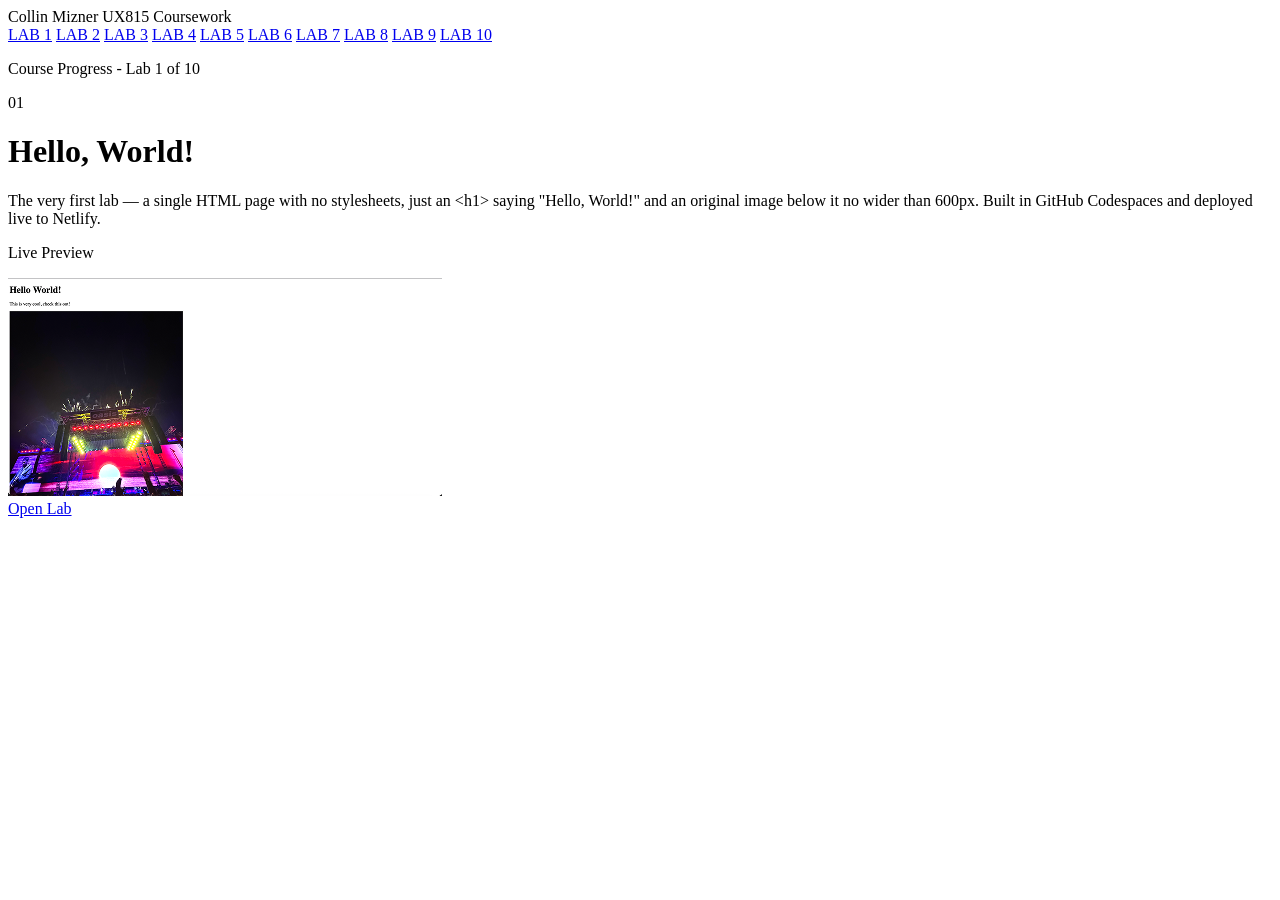
==== index.html @ b7780223 "6" ====
<!DOCTYPE html>
<html lang="en">
<head>
  <meta charset="UTF-8" />
  <meta name="viewport" content="width=device-width, initial-scale=1.0" />
  <title>Lab 1 — Hello, World!</title>
  <link rel="stylesheet" href="style.css" />
</head>
<body>

    <header class="site-header">
    Collin Mizner UX815 Coursework
  </header>

  <nav class="site-nav">
    <a href="index.html" class="active">LAB 1</a>
    <a href="lab2.html">LAB 2</a>
    <a href="lab3.html">LAB 3</a>
    <a href="lab4.html">LAB 4</a>
    <a href="lab5.html">LAB 5</a>
    <a href="lab6.html">LAB 6</a>
    <a href="lab7.html">LAB 7</a>
    <a href="lab8.html">LAB 8</a>
    <a href="lab9.html">LAB 9</a>
    <a href="lab10.html">LAB 10</a>
  </nav>

  <main class="page">

    <div class="progress-card">
      <p class="progress-label">Course Progress - Lab 1 of 10</p>
      <div class="progress-pips">
        <div class="pip current"></div>
        <div class="pip"></div><div class="pip"></div><div class="pip"></div>
        <div class="pip"></div><div class="pip"></div><div class="pip"></div>
        <div class="pip"></div><div class="pip"></div><div class="pip"></div>
      </div>
    </div>

    <div class="hero-card">
      <div class="lab-num">01</div>
      <h1 class="hero-title">Hello, World!</h1>
      <p class="hero-desc">
        The very first lab — a single HTML page with no stylesheets, just an &lt;h1&gt; saying
        "Hello, World!" and an original image below it no wider than 600px. Built in
        GitHub Codespaces and deployed live to Netlify.
      </p>
    </div>

    <div class="two-col">

     <div class="card">
  <p class="card-label">Live Preview</p>
  <div class="preview-box">
    <img src="lab1ss.png" alt="Lab 1 preview">
  </div>
  <a href="https://tiny-vacherin-6c7a20.netlify.app/" target="_blank" class="btn">Open Lab</a>
</div>
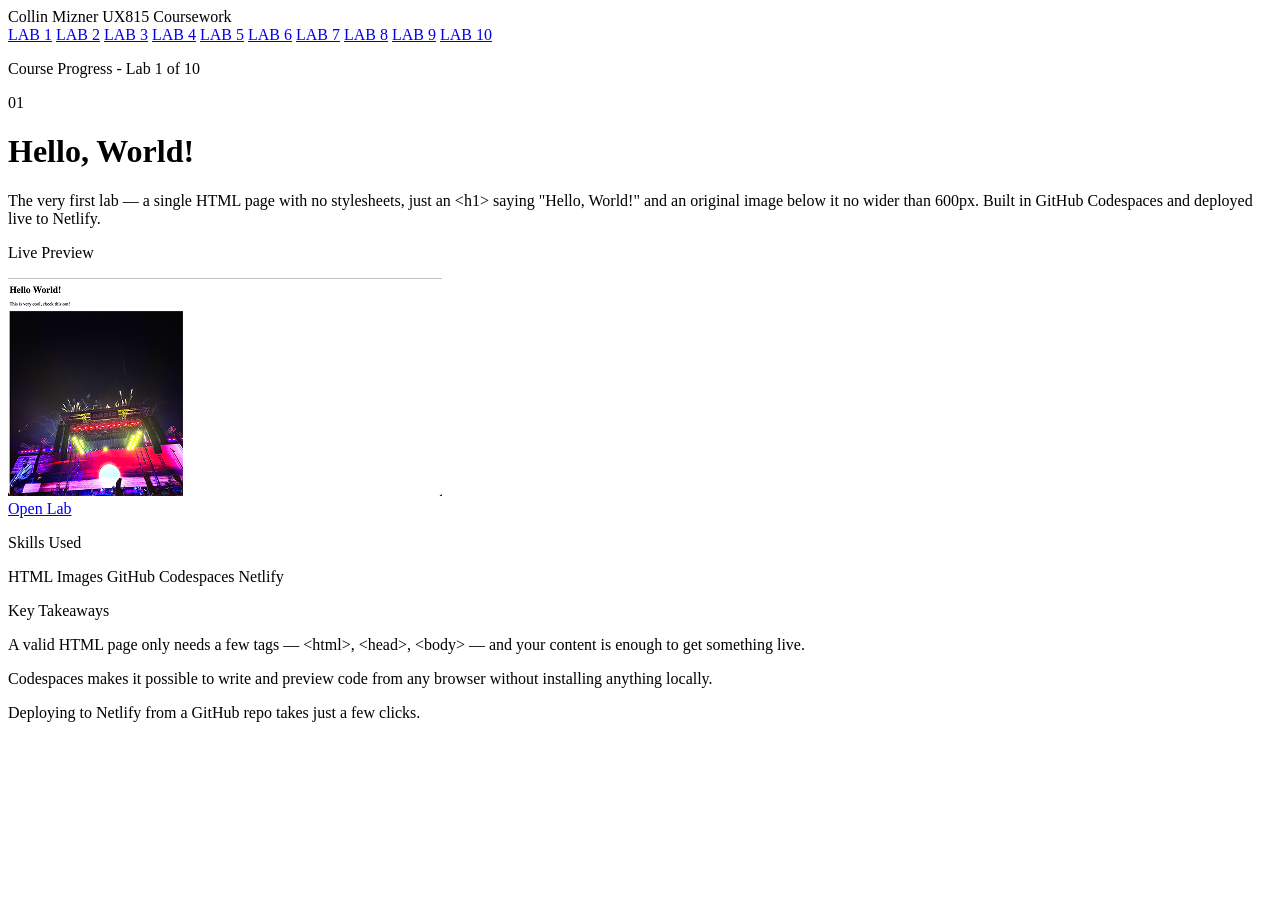
==== commit 30469ea6: "7" ====
--- a/index.html
+++ b/index.html
@@ -57,3 +57,31 @@
   <a href="https://tiny-vacherin-6c7a20.netlify.app/" target="_blank" class="btn">Open Lab</a>
 </div>
 
+<div class="card">
+        <p class="card-label">Skills Used</p>
+        <div class="tags">
+          <span class="tag">HTML</span>
+          <span class="tag">Images</span>
+          <span class="tag">GitHub</span>
+          <span class="tag">Codespaces</span>
+          <span class="tag">Netlify</span>
+        </div>
+
+         <p class="card-label" style="margin-top: 16px;">Key Takeaways</p>
+        <div class="takeaway-list">
+          <div class="takeaway">
+            <div class="takeaway-dot"></div>
+            <p>A valid HTML page only needs a few tags — &lt;html&gt;, &lt;head&gt;, &lt;body&gt; — and your content is enough to get something live.</p>
+          </div>
+          <div class="takeaway">
+            <div class="takeaway-dot"></div>
+            <p>Codespaces makes it possible to write and preview code from any browser without installing anything locally.</p>
+          </div>
+          <div class="takeaway">
+            <div class="takeaway-dot"></div>
+            <p>Deploying to Netlify from a GitHub repo takes just a few clicks.</p>
+          </div>
+        </div>
+      </div>
+
+    </div>
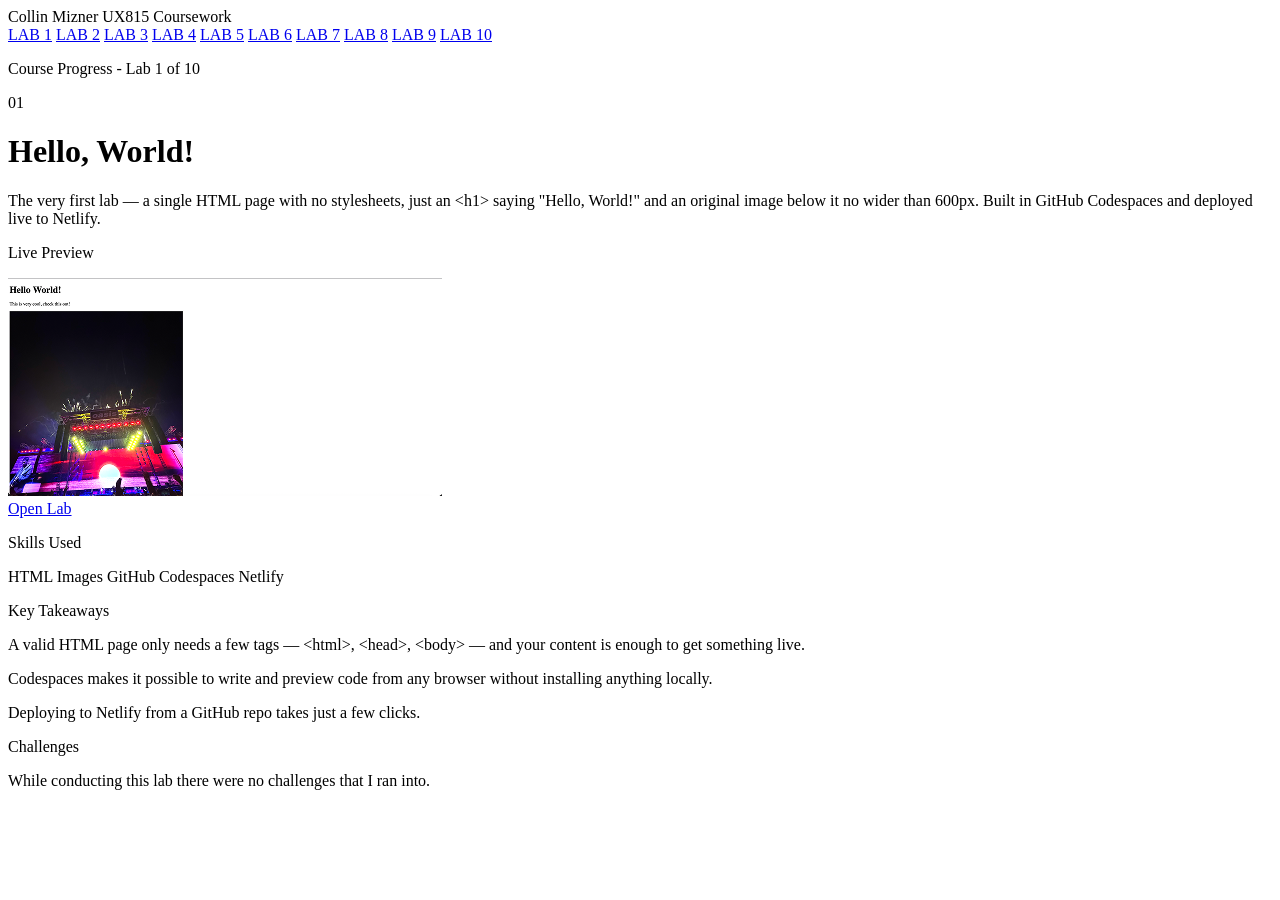
==== commit d05be006: "8" ====
--- a/index.html
+++ b/index.html
@@ -84,4 +84,15 @@
         </div>
       </div>
 
-    </div>+    </div>
+
+     <div class="card">
+        <p class="card-label">Challenges</p>
+        <p class="challenge-text">
+          While conducting this lab there were no challenges that I ran into.
+        </p>
+      </div>
+
+    </div>
+
+  </main>
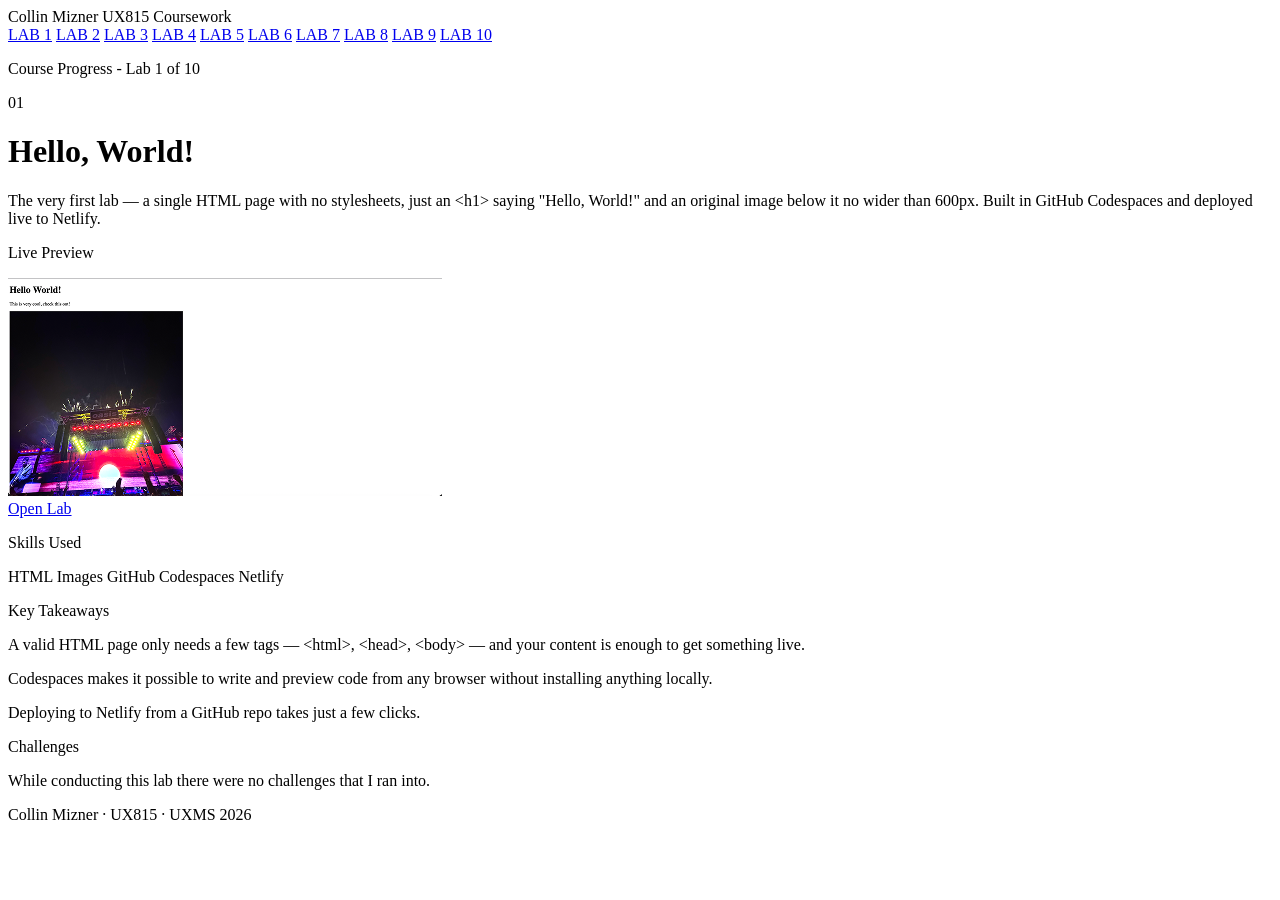
==== commit cfa5c6da: "9" ====
--- a/index.html
+++ b/index.html
@@ -95,4 +95,11 @@
 
     </div>
 
-  </main>+  </main>
+
+  <footer class="site-footer">
+    Collin Mizner · UX815 · UXMS 2026
+  </footer>
+
+</body>
+</html>
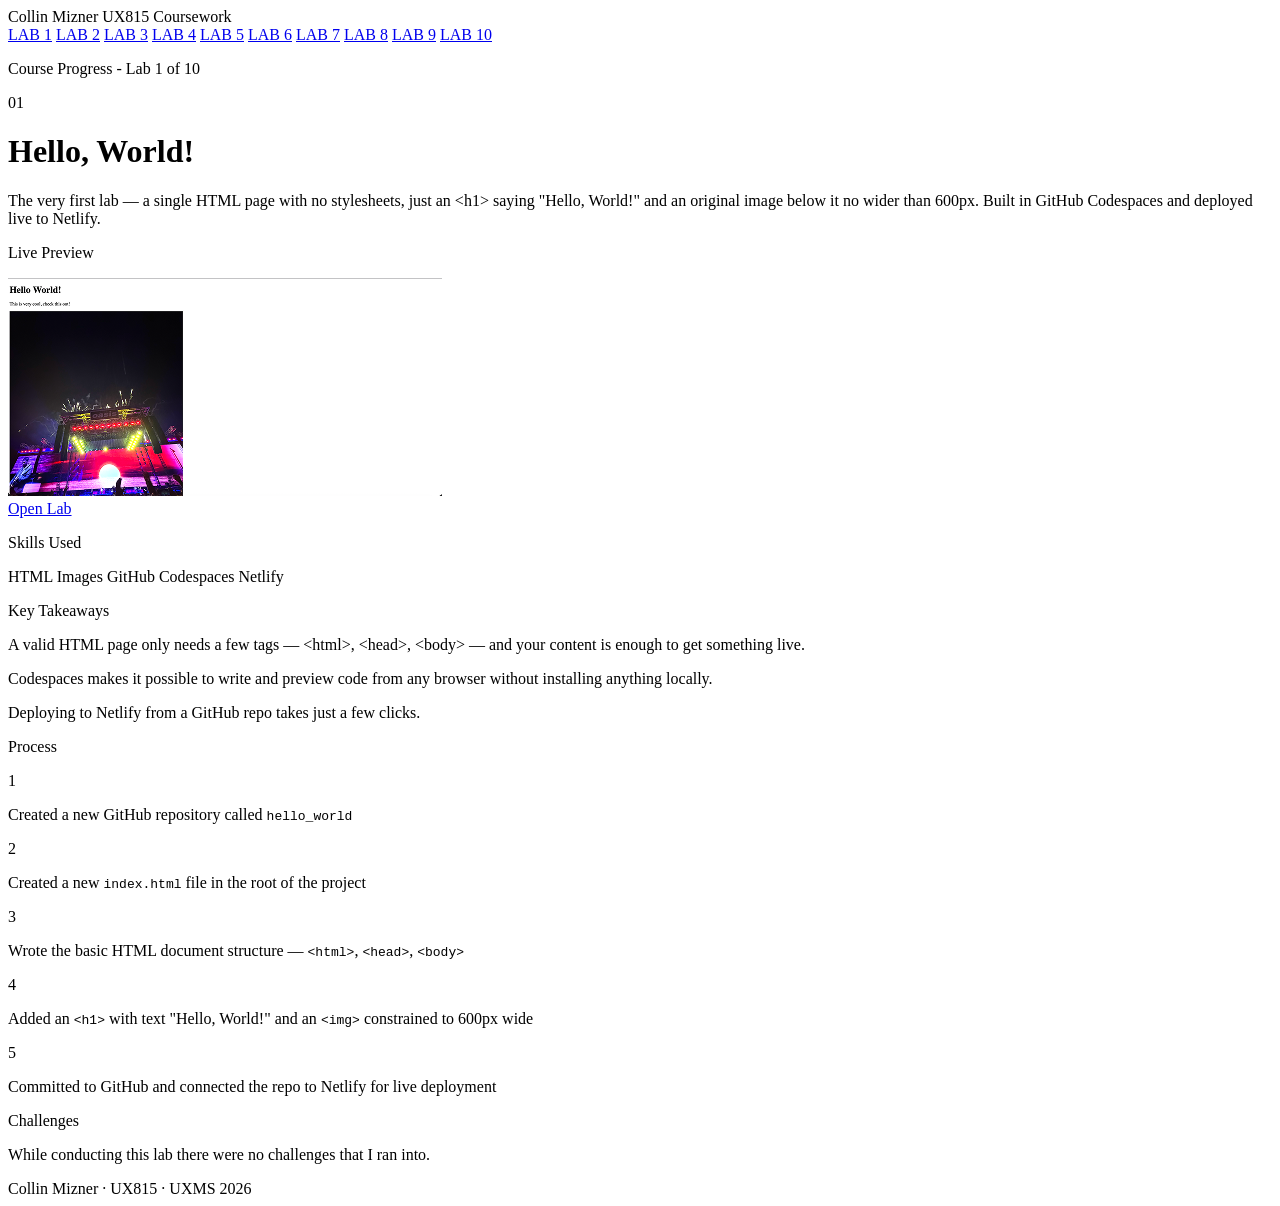
==== commit 6c132628: "13" ====
--- a/index.html
+++ b/index.html
@@ -86,6 +86,34 @@
 
     </div>
 
+     <div class="two-col">
+ 
+      <div class="card">
+        <p class="card-label">Process</p>
+        <div class="process-steps">
+          <div class="step">
+            <div class="step-num">1</div>
+            <p>Created a new GitHub repository called <code>hello_world</code></p>
+          </div>
+          <div class="step">
+            <div class="step-num">2</div>
+            <p>Created a new <code>index.html</code> file in the root of the project</p>
+          </div>
+          <div class="step">
+            <div class="step-num">3</div>
+            <p>Wrote the basic HTML document structure — <code>&lt;html&gt;</code>, <code>&lt;head&gt;</code>, <code>&lt;body&gt;</code></p>
+          </div>
+          <div class="step">
+            <div class="step-num">4</div>
+            <p>Added an <code>&lt;h1&gt;</code> with text "Hello, World!" and an <code>&lt;img&gt;</code> constrained to 600px wide</p>
+          </div>
+          <div class="step">
+            <div class="step-num">5</div>
+            <p>Committed to GitHub and connected the repo to Netlify for live deployment</p>
+          </div>
+        </div>
+      </div>
+
      <div class="card">
         <p class="card-label">Challenges</p>
         <p class="challenge-text">
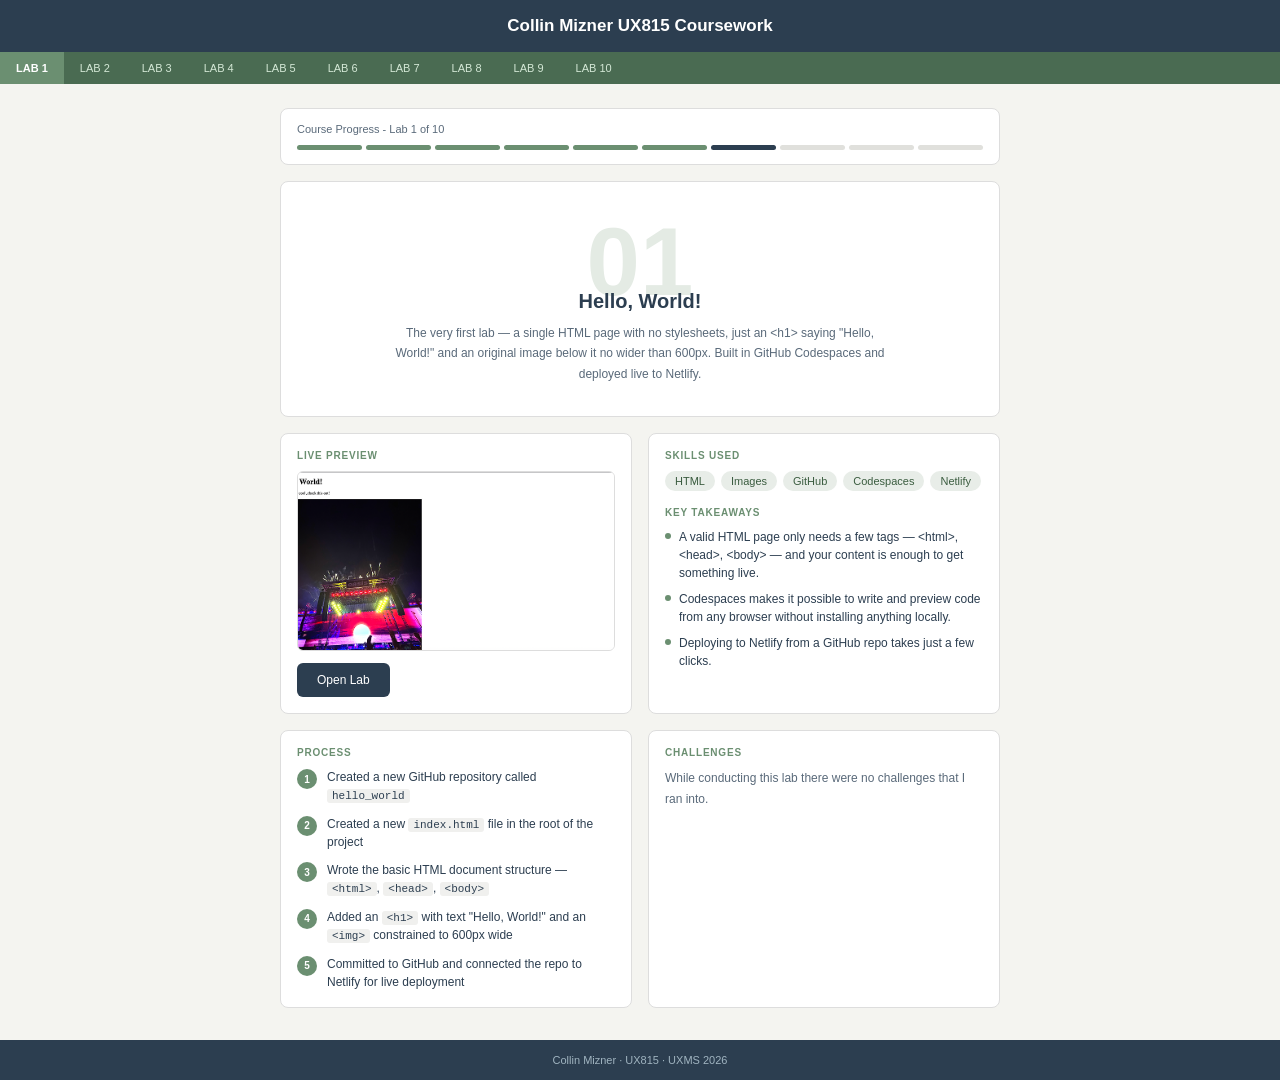
==== commit 0671d2f2: "41!" ====
--- a/index.html
+++ b/index.html
@@ -30,9 +30,13 @@
     <div class="progress-card">
       <p class="progress-label">Course Progress - Lab 1 of 10</p>
       <div class="progress-pips">
+        <div class="pip done"></div>
+        <div class="pip done"></div>
+        <div class="pip done"></div>
+        <div class="pip done"></div>
+        <div class="pip done"></div>
+        <div class="pip done"></div>
         <div class="pip current"></div>
-        <div class="pip"></div><div class="pip"></div><div class="pip"></div>
-        <div class="pip"></div><div class="pip"></div><div class="pip"></div>
         <div class="pip"></div><div class="pip"></div><div class="pip"></div>
       </div>
     </div>
--- a/style.css
+++ b/style.css
@@ -0,0 +1,295 @@
+:root {
+  --color-navy:     #2C3E50;
+  --color-sage:     #6B8F71;
+  --color-sage-dark:#4a6b52;
+  --color-bg:       #F4F4F0;
+  --color-white:    #ffffff;
+  --color-muted:    #5a6a7a;
+  --color-border:   #dddddd;
+  --color-tag-bg:   #e8ede8;
+  --color-tag-text: #3a5c3f;
+  --color-num-ghost:#e4ebe4;
+  --color-pip:      #e0e0dc;
+  --radius-sm:      6px;
+  --radius-md:      8px;
+  --font-main:      sans-serif;
+}
+
+*, *::before, *::after {
+  box-sizing: border-box;
+  margin: 0;
+  padding: 0;
+}
+
+body {
+  font-family: var(--font-main);
+  background: var(--color-bg);
+  color: var(--color-navy);
+}
+
+a {
+  text-decoration: none;
+  color: inherit;
+}
+
+code {
+  font-size: 11px;
+  background: #f0f0ee;
+  padding: 1px 5px;
+  border-radius: 3px;
+}
+
+
+.site-header {
+  background: var(--color-navy);
+  color: var(--color-white);
+  text-align: center;
+  padding: 16px 20px;
+  font-size: 17px;
+  font-weight: 600;
+}
+
+.site-nav {
+  background: var(--color-sage-dark);
+  display: flex;
+  overflow-x: auto;
+  scrollbar-width: none;
+}
+
+.site-nav::-webkit-scrollbar {
+  display: none;
+}
+
+.site-nav a {
+  padding: 10px 16px;
+  font-size: 11px;
+  font-weight: 500;
+  color: #d4e8d6;
+  white-space: nowrap;
+  transition: background 0.15s, color 0.15s;
+}
+
+.site-nav a:hover {
+  background: var(--color-sage);
+  color: var(--color-white);
+}
+
+.site-nav a.active {
+  background: var(--color-sage);
+  color: var(--color-white);
+  font-weight: 750;
+}
+
+.page {
+  max-width: 760px;
+  margin: 0 auto;
+  padding: 24px 20px;
+  display: flex;
+  flex-direction: column;
+  gap: 16px;
+}
+
+.card {
+  background: var(--color-white);
+  border: 0.5px solid var(--color-border);
+  border-radius: var(--radius-md);
+  padding: 16px;
+}
+
+.card-label {
+  font-size: 10px;
+  font-weight: 600;
+  color: var(--color-sage);
+  text-transform: uppercase;
+  letter-spacing: 0.08em;
+  margin-bottom: 10px;
+}
+
+.progress-card {
+  background: var(--color-white);
+  border: 0.5px solid var(--color-border);
+  border-radius: var(--radius-md);
+  padding: 14px 16px;
+}
+
+.progress-label {
+  font-size: 11px;
+  color: var(--color-muted);
+  margin-bottom: 10px;
+}
+
+.progress-pips {
+  display: flex;
+  gap: 4px;
+}
+
+.pip {
+  flex: 1;
+  height: 5px;
+  border-radius: 3px;
+  background: var(--color-pip);
+}
+
+.pip.done    { background: var(--color-sage); }
+.pip.current { background: var(--color-navy); }
+
+.hero-card {
+  background: var(--color-white);
+  border: 0.5px solid var(--color-border);
+  border-radius: var(--radius-md);
+  padding: 32px 24px;
+  text-align: center;
+}
+
+.lab-num {
+  font-size: 96px;
+  font-weight: 600;
+  color: var(--color-num-ghost);
+  line-height: 1;
+  margin-bottom: -20px;
+}
+
+.hero-title {
+  font-size: 20px;
+  font-weight: 700;
+  color: var(--color-navy);
+  margin-bottom: 10px;
+}
+
+.hero-desc {
+  font-size: 12px;
+  color: var(--color-muted);
+  line-height: 1.7;
+  max-width: 500px;
+  margin: 0 auto;
+}
+
+.two-col {
+  display: grid;
+  grid-template-columns: 1fr 1fr;
+  gap: 16px;
+}
+
+.preview-box {
+  background: #f0f0ee;
+  border: 0.5px solid var(--color-border);
+  border-radius: var(--radius-sm);
+  height: 180px;
+  display: flex;
+  align-items: center;
+  justify-content: center;
+  font-size: 11px;
+  color: #999;
+  overflow: hidden;
+}
+
+.preview-box img {
+  width: 100%;
+  height: 100%;
+  object-fit: cover;
+  display: block;
+}
+
+.btn {
+  display: inline-block;
+  background: var(--color-navy);
+  color: var(--color-white);
+  font-size: 12px;
+  padding: 10px 20px;
+  border-radius: var(--radius-sm);
+  margin-top: 12px;
+  transition: opacity 0.15s;
+}
+
+.btn:hover {
+  opacity: 0.85;
+}
+
+.tags {
+  display: flex;
+  flex-wrap: wrap;
+  gap: 6px;
+}
+
+.tag {
+  background: var(--color-tag-bg);
+  color: var(--color-tag-text);
+  font-size: 11px;
+  padding: 4px 10px;
+  border-radius: 20px;
+}
+
+.takeaway-list {
+  display: flex;
+  flex-direction: column;
+  gap: 8px;
+}
+
+.takeaway {
+  display: flex;
+  gap: 8px;
+  align-items: flex-start;
+}
+
+.takeaway-dot {
+  width: 6px;
+  height: 6px;
+  border-radius: 50%;
+  background: var(--color-sage);
+  margin-top: 5px;
+  flex-shrink: 0;
+}
+
+.takeaway p {
+  font-size: 12px;
+  color: var(--color-navy);
+  line-height: 1.5;
+}
+
+.process-steps {
+  display: flex;
+  flex-direction: column;
+  gap: 10px;
+}
+
+.step {
+  display: flex;
+  gap: 10px;
+  align-items: flex-start;
+}
+
+.step-num {
+  width: 20px;
+  height: 20px;
+  border-radius: 50%;
+  background: var(--color-sage);
+  color: var(--color-white);
+  font-size: 10px;
+  font-weight: 600;
+  display: flex;
+  align-items: center;
+  justify-content: center;
+  flex-shrink: 0;
+  margin-top: 1px;
+}
+
+.step p {
+  font-size: 12px;
+  color: var(--color-navy);
+  line-height: 1.5;
+}
+
+.challenge-text {
+  font-size: 12px;
+  color: var(--color-muted);
+  line-height: 1.7;
+}
+
+.site-footer {
+  background: var(--color-navy);
+  color: #a0b4c0;
+  text-align: center;
+  padding: 14px;
+  font-size: 11px;
+  margin-top: 8px;
+}
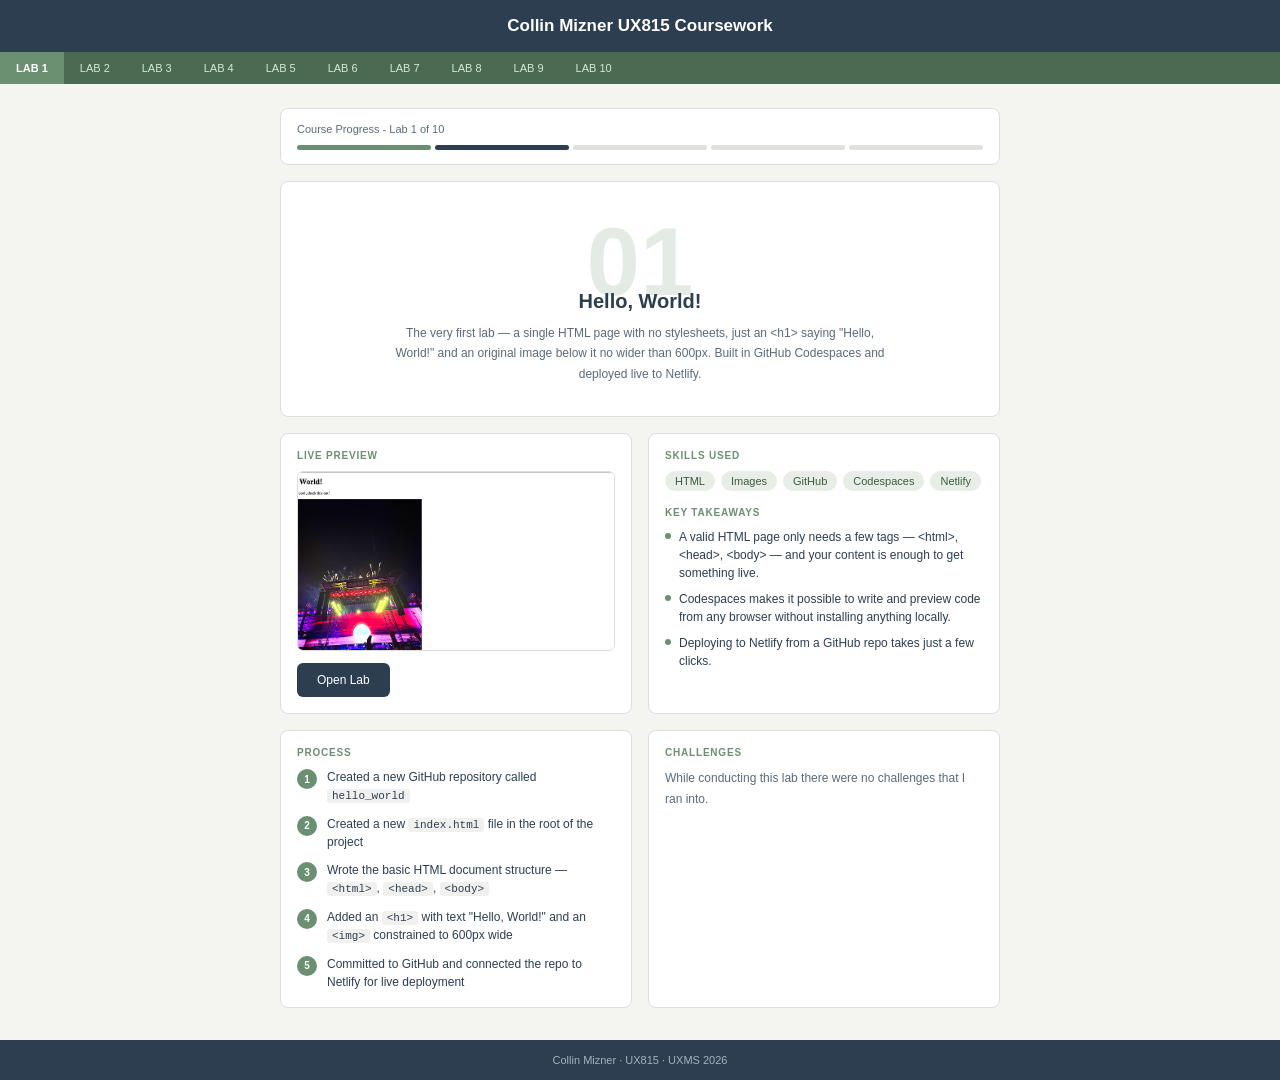
==== commit c0506a48: "42" ====
--- a/index.html
+++ b/index.html
@@ -30,11 +30,6 @@
     <div class="progress-card">
       <p class="progress-label">Course Progress - Lab 1 of 10</p>
       <div class="progress-pips">
-        <div class="pip done"></div>
-        <div class="pip done"></div>
-        <div class="pip done"></div>
-        <div class="pip done"></div>
-        <div class="pip done"></div>
         <div class="pip done"></div>
         <div class="pip current"></div>
         <div class="pip"></div><div class="pip"></div><div class="pip"></div>
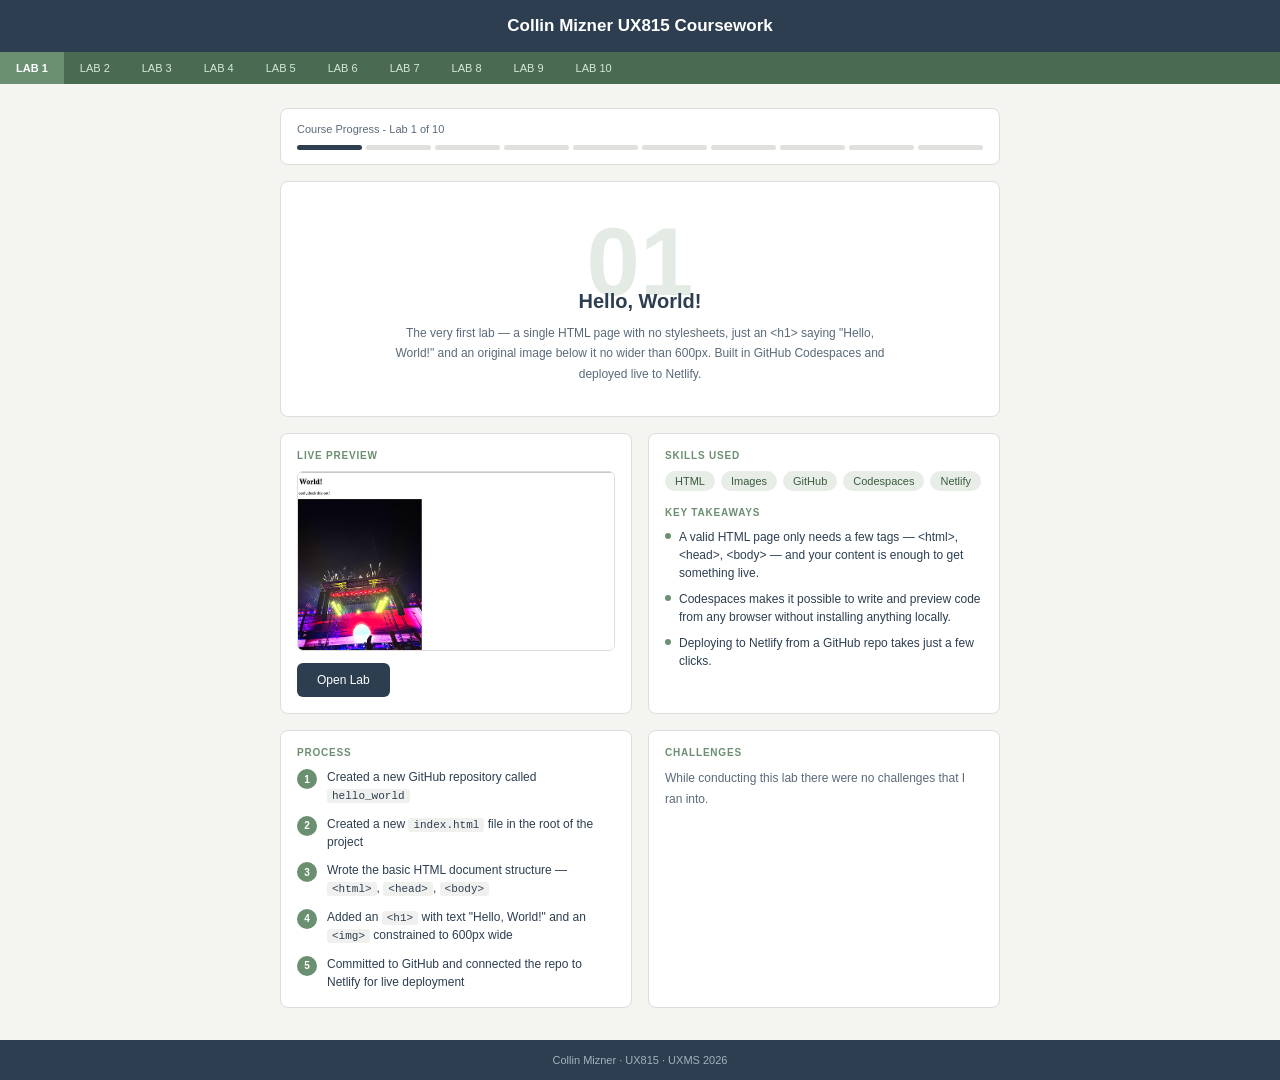
==== commit bdbcf237: "43" ====
--- a/index.html
+++ b/index.html
@@ -30,8 +30,9 @@
     <div class="progress-card">
       <p class="progress-label">Course Progress - Lab 1 of 10</p>
       <div class="progress-pips">
-        <div class="pip done"></div>
         <div class="pip current"></div>
+        <div class="pip"></div><div class="pip"></div><div class="pip"></div>
+        <div class="pip"></div><div class="pip"></div><div class="pip"></div>
         <div class="pip"></div><div class="pip"></div><div class="pip"></div>
       </div>
     </div>
